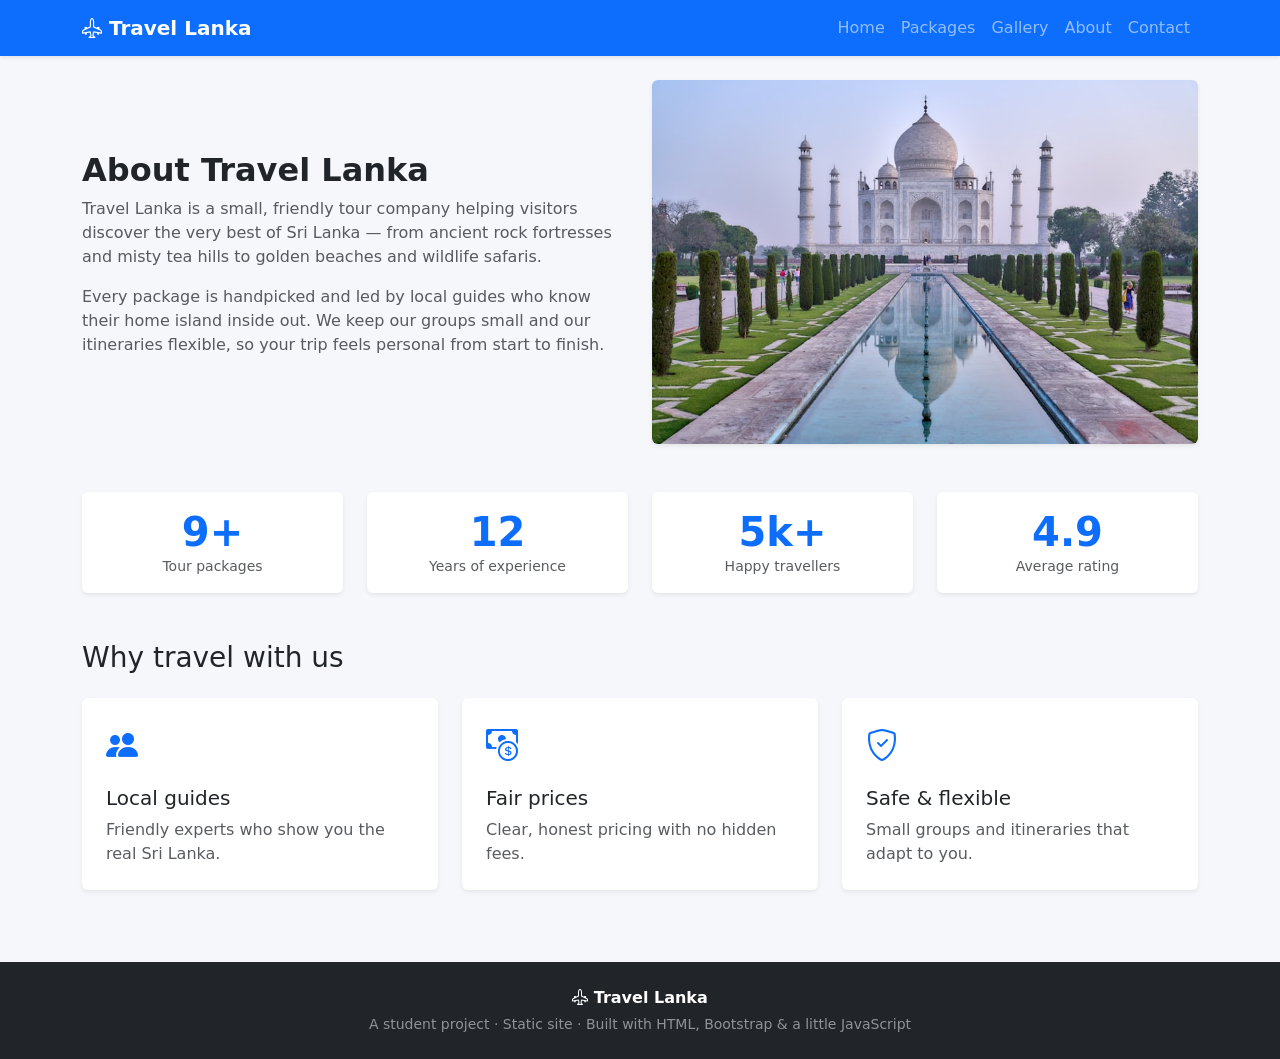
==== about.html @ 91b4210a "initialcode" ====
<!DOCTYPE html>
<html lang="en">
<head>
    <meta charset="UTF-8">
    <meta name="viewport" content="width=device-width, initial-scale=1.0">
    <title>About Us - Travel Lanka</title>

    <link href="https://cdn.jsdelivr.net/npm/bootstrap@5.3.3/dist/css/bootstrap.min.css" rel="stylesheet">
    <link href="https://cdn.jsdelivr.net/npm/bootstrap-icons@1.11.3/font/bootstrap-icons.css" rel="stylesheet">
    <link href="css/style.css" rel="stylesheet">
</head>
<body>

<div id="site-navbar"></div>

<main class="py-4">
    <div class="container">

        <div class="row g-4 align-items-center mb-5">
            <div class="col-lg-6">
                <h2 class="fw-bold">About Travel Lanka</h2>
                <p class="text-muted">
                    Travel Lanka is a small, friendly tour company helping visitors
                    discover the very best of Sri Lanka — from ancient rock fortresses
                    and misty tea hills to golden beaches and wildlife safaris.
                </p>
                <p class="text-muted">
                    Every package is handpicked and led by local guides who know their
                    home island inside out. We keep our groups small and our itineraries
                    flexible, so your trip feels personal from start to finish.
                </p>
            </div>
            <div class="col-lg-6">
                <img src="assets/images/tea.jpg" class="img-fluid rounded shadow-sm" alt="Sri Lanka tea country">
            </div>
        </div>

        <!-- Stats -->
        <div class="row text-center g-4 mb-5">
            <div class="col-6 col-md-3">
                <div class="p-3 bg-white rounded shadow-sm h-100">
                    <div class="display-6 fw-bold text-primary">9+</div>
                    <div class="text-muted small">Tour packages</div>
                </div>
            </div>
            <div class="col-6 col-md-3">
                <div class="p-3 bg-white rounded shadow-sm h-100">
                    <div class="display-6 fw-bold text-primary">12</div>
                    <div class="text-muted small">Years of experience</div>
                </div>
            </div>
            <div class="col-6 col-md-3">
                <div class="p-3 bg-white rounded shadow-sm h-100">
                    <div class="display-6 fw-bold text-primary">5k+</div>
                    <div class="text-muted small">Happy travellers</div>
                </div>
            </div>
            <div class="col-6 col-md-3">
                <div class="p-3 bg-white rounded shadow-sm h-100">
                    <div class="display-6 fw-bold text-primary">4.9</div>
                    <div class="text-muted small">Average rating</div>
                </div>
            </div>
        </div>

        <!-- Why choose us -->
        <h3 class="mb-4">Why travel with us</h3>
        <div class="row g-4">
            <div class="col-md-4">
                <div class="p-4 bg-white rounded shadow-sm h-100">
                    <i class="bi bi-people-fill fs-2 text-primary"></i>
                    <h5 class="mt-3">Local guides</h5>
                    <p class="text-muted mb-0">Friendly experts who show you the real Sri Lanka.</p>
                </div>
            </div>
            <div class="col-md-4">
                <div class="p-4 bg-white rounded shadow-sm h-100">
                    <i class="bi bi-cash-coin fs-2 text-primary"></i>
                    <h5 class="mt-3">Fair prices</h5>
                    <p class="text-muted mb-0">Clear, honest pricing with no hidden fees.</p>
                </div>
            </div>
            <div class="col-md-4">
                <div class="p-4 bg-white rounded shadow-sm h-100">
                    <i class="bi bi-shield-check fs-2 text-primary"></i>
                    <h5 class="mt-3">Safe & flexible</h5>
                    <p class="text-muted mb-0">Small groups and itineraries that adapt to you.</p>
                </div>
            </div>
        </div>

    </div>
</main>

<div id="site-footer"></div>

<script src="https://cdn.jsdelivr.net/npm/bootstrap@5.3.3/dist/js/bootstrap.bundle.min.js"></script>
<script src="js/layout.js"></script>
</body>
</html>
---- css/style.css ----
/* ============================================================
   style.css  ->  Our small extra styles.
   Bootstrap does most of the work; we only add a few touches.
   ============================================================ */

body {
    background-color: #f5f7fb;
}

/* Make every package card image the same height so the grid
   looks neat even when photos are different sizes. */
.package-img {
    height: 200px;
    object-fit: cover;
}

/* Lift the card a little when the mouse is over it. */
.package-card {
    transition: transform 0.15s ease, box-shadow 0.15s ease;
}
.package-card:hover {
    transform: translateY(-4px);
    box-shadow: 0 0.5rem 1rem rgba(0, 0, 0, 0.12);
}

/* A simple coloured banner for the top of the home page. */
.hero {
    background: linear-gradient(rgba(13, 110, 253, 0.75), rgba(13, 110, 253, 0.75)),
                url('https://images.unsplash.com/photo-1507525428034-b723cf961d3e?w=1600') center/cover;
    color: #fff;
    padding: 80px 0;
}
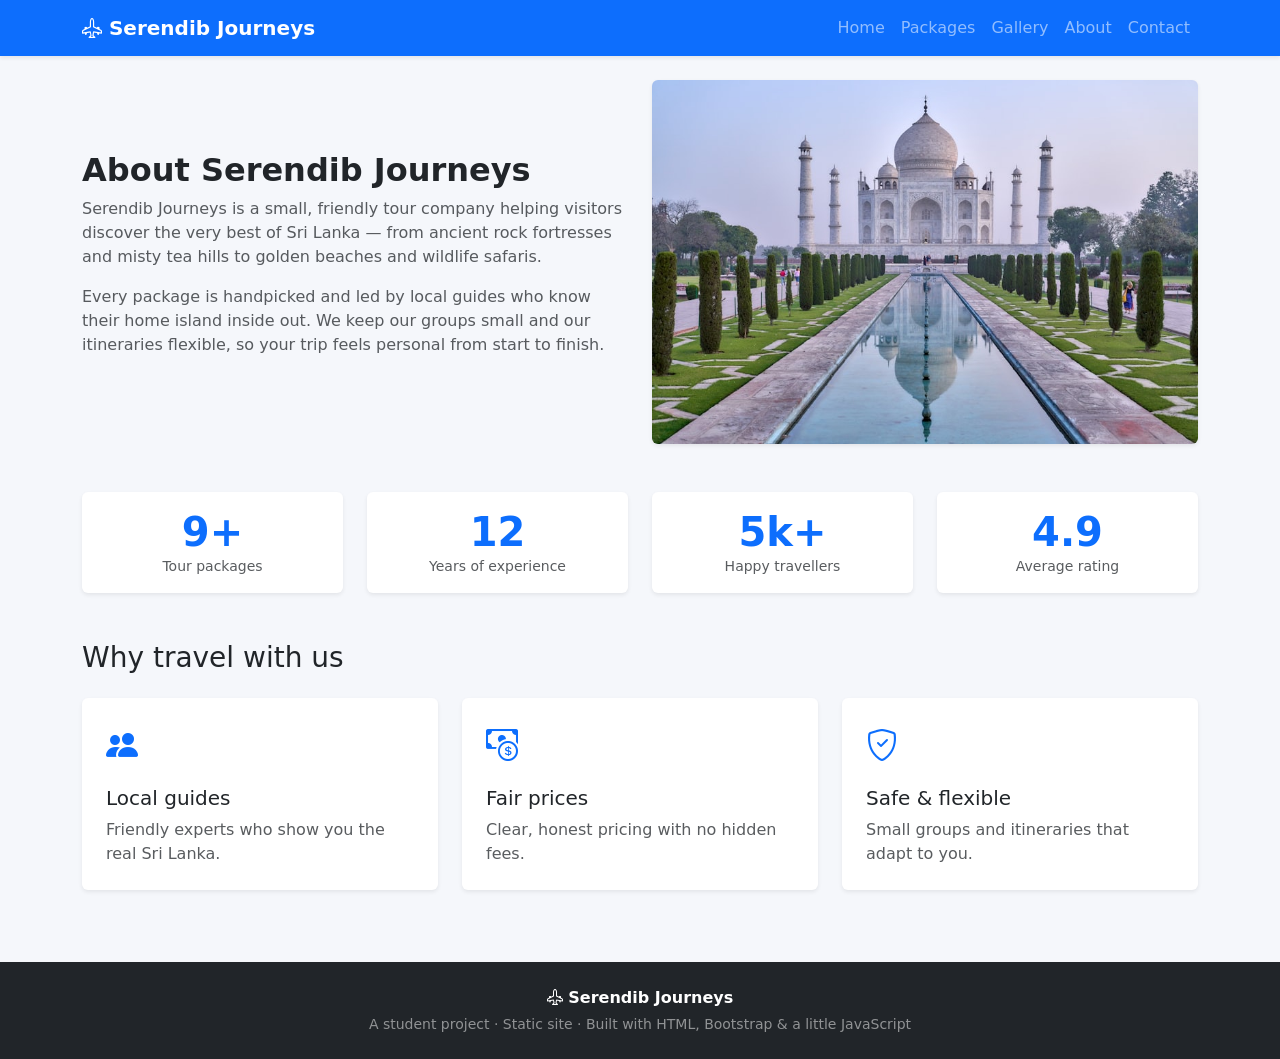
==== commit 6cbd6841: "change name site" ====
--- a/about.html
+++ b/about.html
@@ -3,7 +3,7 @@
 <head>
     <meta charset="UTF-8">
     <meta name="viewport" content="width=device-width, initial-scale=1.0">
-    <title>About Us - Travel Lanka</title>
+    <title>About Us - Serendib Journeys</title>
 
     <link href="https://cdn.jsdelivr.net/npm/bootstrap@5.3.3/dist/css/bootstrap.min.css" rel="stylesheet">
     <link href="https://cdn.jsdelivr.net/npm/bootstrap-icons@1.11.3/font/bootstrap-icons.css" rel="stylesheet">
@@ -18,9 +18,9 @@
 
         <div class="row g-4 align-items-center mb-5">
             <div class="col-lg-6">
-                <h2 class="fw-bold">About Travel Lanka</h2>
+                <h2 class="fw-bold">About Serendib Journeys</h2>
                 <p class="text-muted">
-                    Travel Lanka is a small, friendly tour company helping visitors
+                    Serendib Journeys is a small, friendly tour company helping visitors
                     discover the very best of Sri Lanka — from ancient rock fortresses
                     and misty tea hills to golden beaches and wildlife safaris.
                 </p>
--- a/css/style.css
+++ b/css/style.css
@@ -25,7 +25,7 @@
 
 /* A simple coloured banner for the top of the home page. */
 .hero {
-    background: linear-gradient(rgba(13, 110, 253, 0.75), rgba(13, 110, 253, 0.75)),
+    background: linear-gradient(rgba(184, 195, 213, 0.75), rgba(13, 110, 253, 0.75)),
                 url('https://images.unsplash.com/photo-1507525428034-b723cf961d3e?w=1600') center/cover;
     color: #fff;
     padding: 80px 0;
